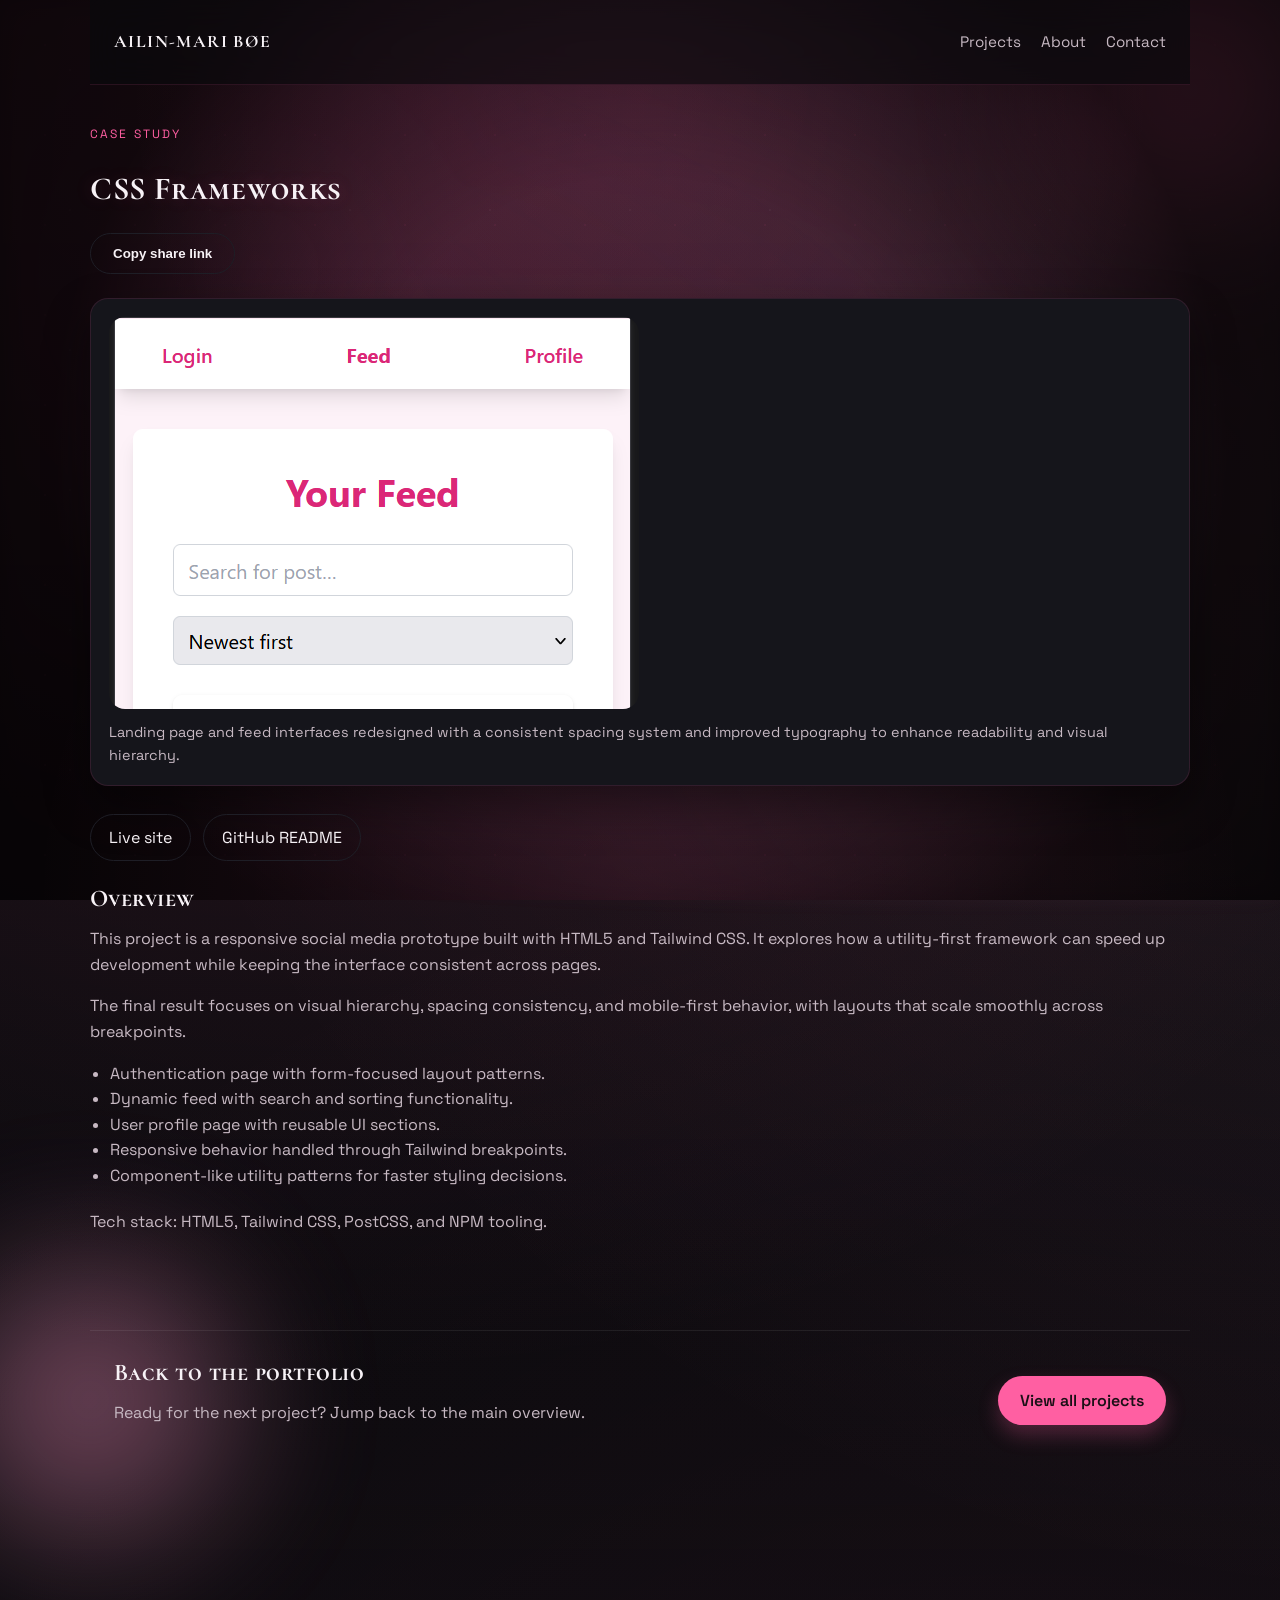
==== projects/css-frameworks.html @ f57ab28d "Forgot to push it... So here comes a all the things I have been working on for the past two weeks" ====
<!doctype html>
<html lang="en">
  <head>
    <meta charset="utf-8" />
    <meta name="viewport" content="width=device-width, initial-scale=1" />
    <title>CSS Frameworks | Portfolio 2</title>
    <meta
      name="description"
      content="Case study for the CSS Frameworks project."
    />
    <link rel="preconnect" href="https://fonts.googleapis.com" />
    <link rel="preconnect" href="https://fonts.gstatic.com" crossorigin />
    <link
      href="https://fonts.googleapis.com/css2?family=Cormorant+Garamond:wght@500;600;700&family=Space+Grotesk:wght@400;500;600&display=swap"
      rel="stylesheet"
    />
    <link rel="stylesheet" href="../css/styles.css" />
  </head>
  <body>
    <div class="bg-orb bg-orb--one" aria-hidden="true"></div>
    <div class="bg-orb bg-orb--two" aria-hidden="true"></div>
    <div class="teleport-flash" aria-hidden="true"></div>

    <header class="site-header">
      <a class="logo" href="../index.html">Ailin-Mari Bøe</a>
      <nav class="site-nav" aria-label="Primary">
        <a href="../index.html#projects">Projects</a>
        <a href="../index.html#about">About</a>
        <a href="../index.html#contact">Contact</a>
      </nav>
    </header>

    <main class="article">
      <header class="article-header">
        <p class="eyebrow">Case study</p>
        <h1>CSS Frameworks</h1>
        <div class="article-actions">
          <button class="btn btn--ghost copy-link" data-copy>
            Copy share link
          </button>
          <span class="copy-status" aria-live="polite"></span>
        </div>
      </header>

      <figure class="article-figure">
        <img
          src="../assets/images/css-frameworks.png"
          alt="Preview of the CSS Frameworks project"
        />
        <figcaption>
          Landing page and feed interfaces redesigned with a consistent spacing
          system and improved typography to enhance readability and visual
          hierarchy.
        </figcaption>
      </figure>

      <section class="article-meta">
        <a
          class="meta-link"
          href="https://cssframework-ailin.netlify.app/"
          target="_blank"
          rel="noreferrer"
          >Live site</a
        >
        <a
          class="meta-link"
          href="https://github.com/AilinMari/framework-ca#readme"
          target="_blank"
          rel="noreferrer"
          >GitHub README</a
        >
      </section>

      <section class="article-content">
        <h2>Overview</h2>
        <p>
          This project is a responsive social media prototype built with HTML5
          and Tailwind CSS. It explores how a utility-first framework can speed
          up development while keeping the interface consistent across pages.
        </p>

        <p>
          The final result focuses on visual hierarchy, spacing consistency, and
          mobile-first behavior, with layouts that scale smoothly across
          breakpoints.
        </p>

        <ul>
          <li>Authentication page with form-focused layout patterns.</li>
          <li>Dynamic feed with search and sorting functionality.</li>
          <li>User profile page with reusable UI sections.</li>
          <li>Responsive behavior handled through Tailwind breakpoints.</li>
          <li>Component-like utility patterns for faster styling decisions.</li>
        </ul>

        <p>Tech stack: HTML5, Tailwind CSS, PostCSS, and NPM tooling.</p>
      </section>
    </main>

    <footer class="site-footer">
      <div>
        <h2>Back to the portfolio</h2>
        <p>Ready for the next project? Jump back to the main overview.</p>
      </div>
      <a class="btn" href="../index.html#projects">View all projects</a>
    </footer>

    <script type="module" src="../js/main.js"></script>
  </body>
</html>
---- css/styles.css ----
:root {
  color-scheme: dark;
  --bg: #0a0a0d;
  --bg-alt: #131318;
  --surface: #15151b;
  --surface-soft: #1e1e26;
  --text: #f7f2f6;
  --text-muted: #c7b9c3;
  --accent: #ff5fa2;
  --accent-deep: #e13b85;
  --ring: rgba(255, 95, 162, 0.4);
  --glow: rgba(255, 95, 162, 0.18);
  --shadow: 0 20px 45px rgba(0, 0, 0, 0.45);
  --radius: 18px;
  --max-width: 1100px;
}

*,
*::before,
*::after {
  box-sizing: border-box;
}

body {
  margin: 0;
  font-family: "Space Grotesk", "Segoe UI", sans-serif;
  background-color: var(--bg);
  background-image:
    radial-gradient(
      circle at 20% 0%,
      rgba(255, 95, 162, 0.18),
      transparent 55%
    ),
    radial-gradient(
      circle at 80% 10%,
      rgba(255, 154, 200, 0.12),
      transparent 60%
    ),
    radial-gradient(
      circle at 50% 100%,
      rgba(255, 95, 162, 0.08),
      transparent 60%
    ),
    linear-gradient(
      180deg,
      rgba(10, 10, 13, 0.4) 0%,
      rgba(10, 10, 13, 0.9) 55%,
      rgba(10, 10, 13, 1) 100%
    );
  background-size:
    140% 140%,
    140% 140%,
    160% 160%,
    100% 100%;
  color: var(--text);
  min-height: 100vh;
  line-height: 1.6;
  position: relative;
  overflow-x: hidden;
}

body::before,
body::after {
  content: "";
  position: fixed;
  inset: 0;
  pointer-events: none;
  z-index: -2;
}

body::before {
  background-image:
    radial-gradient(circle, rgba(255, 95, 162, 0.35) 0.6px, transparent 1px),
    radial-gradient(circle, rgba(255, 247, 252, 0.3) 0.5px, transparent 1px);
  background-size:
    90px 90px,
    140px 140px;
  opacity: 0.2;
}

body::after {
  background:
    radial-gradient(
      circle at 20% 30%,
      rgba(255, 95, 162, 0.18),
      transparent 55%
    ),
    radial-gradient(
      circle at 80% 70%,
      rgba(255, 154, 200, 0.16),
      transparent 60%
    );
  filter: blur(12px);
  opacity: 0.45;
}

main::before {
  content: "";
  position: fixed;
  inset: 0;
  pointer-events: none;
  z-index: -1;
  background:
    radial-gradient(
      circle at 50% 10%,
      rgba(255, 95, 162, 0.08),
      transparent 50%
    ),
    radial-gradient(
      circle at 50% 100%,
      rgba(255, 95, 162, 0.1),
      transparent 55%
    ),
    radial-gradient(circle at 50% 50%, transparent 35%, rgba(0, 0, 0, 0.7) 75%);
  mix-blend-mode: normal;
}

img {
  max-width: 100%;
  display: block;
  border-radius: 16px;
  font-size: 0;
  color: transparent;
}

a {
  color: inherit;
  text-decoration: none;
}

h1,
h2,
h3 {
  font-family: "Cormorant Garamond", "Georgia", serif;
  margin: 0 0 12px;
  line-height: 1.2;
  letter-spacing: 0.02em;
}

h1,
h2 {
  font-variant: small-caps;
}

h1 {
  font-weight: 700;
}

p {
  margin: 0 0 16px;
  color: var(--text-muted);
}

ul {
  margin: 0;
  padding-left: 20px;
  color: var(--text-muted);
}

.bg-orb {
  position: absolute;
  width: 420px;
  height: 420px;
  border-radius: 50%;
  filter: blur(60px);
  opacity: 0.5;
  z-index: -1;
  animation: orbFloat 16s ease-in-out infinite;
}

.bg-orb--one {
  top: -120px;
  right: -120px;
  background: radial-gradient(circle, #ff5fa2 0%, rgba(255, 95, 162, 0) 65%);
  animation-delay: -2s;
}

.bg-orb--two {
  bottom: -140px;
  left: -120px;
  background: radial-gradient(circle, #ff9ac8 0%, rgba(255, 154, 200, 0) 70%);
  animation-delay: -5s;
}

.site-header,
.site-footer {
  max-width: var(--max-width);
  margin: 0 auto;
  padding: 28px 24px;
  display: flex;
  align-items: center;
  justify-content: space-between;
  gap: 24px;
}

.site-header {
  position: sticky;
  top: 0;
  backdrop-filter: blur(16px);
  background: rgba(10, 10, 13, 0.65);
  border-bottom: 1px solid rgba(255, 95, 162, 0.12);
  z-index: 10;
}

.logo {
  font-size: 1.1rem;
  font-weight: 700;
  letter-spacing: 0.08em;
  text-transform: uppercase;
  font-family: "Cormorant Garamond", "Georgia", serif;
}

.site-nav {
  display: flex;
  gap: 20px;
  font-size: 0.95rem;
}

.site-nav a {
  color: var(--text-muted);
  transition: color 0.2s ease;
}

.site-nav a:hover,
.site-nav a:focus-visible {
  color: var(--text);
}

main {
  max-width: var(--max-width);
  margin: 0 auto;
  padding: 0 24px 80px;
}

.hero {
  display: grid;
  grid-template-columns: repeat(auto-fit, minmax(260px, 1fr));
  gap: 32px;
  padding: 40px 0 80px;
  align-items: center;
  position: relative;
}

.hero-text h1 {
  text-shadow: 0 0 24px var(--glow);
}

.eyebrow {
  text-transform: uppercase;
  letter-spacing: 0.18em;
  font-size: 0.75rem;
  color: var(--accent);
  margin-bottom: 14px;
}

.lead {
  font-size: 1.1rem;
  color: var(--text);
  max-width: 520px;
}

.hero-actions {
  display: flex;
  gap: 16px;
  flex-wrap: wrap;
  margin-top: 18px;
}

.btn {
  display: inline-flex;
  align-items: center;
  justify-content: center;
  padding: 12px 22px;
  border-radius: 999px;
  background: var(--accent);
  color: #1a0f15;
  font-weight: 600;
  border: none;
  cursor: pointer;
  transition:
    transform 0.2s ease,
    box-shadow 0.2s ease;
  box-shadow: 0 10px 20px rgba(255, 95, 162, 0.25);
  position: relative;
  overflow: hidden;
}

.btn:hover,
.btn:focus-visible {
  transform: translateY(-2px);
  box-shadow: 0 16px 24px rgba(255, 95, 162, 0.35);
}

.btn::after {
  content: "";
  position: absolute;
  inset: 0;
  background: linear-gradient(
    120deg,
    transparent,
    rgba(255, 255, 255, 0.35),
    transparent
  );
  transform: translateX(-120%);
  transition: transform 0.5s ease;
}

.btn:hover::after,
.btn:focus-visible::after {
  transform: translateX(120%);
}

.btn--ghost {
  background: transparent;
  color: var(--text);
  border: 1px solid var(--surface-soft);
  box-shadow: none;
}

.hero-panel {
  background: var(--surface);
  border-radius: var(--radius);
  padding: 28px;
  box-shadow: var(--shadow);
  animation: floatIn 0.8s ease;
  transform: rotate(-1.5deg);
  border: 1px solid rgba(255, 95, 162, 0.2);
  display: grid;
  gap: 20px;
}

.hero-panel__card h2 {
  font-size: 1.4rem;
  margin-bottom: 14px;
}

.hero-panel__card {
  transform: rotate(1.5deg);
}

.hero-portrait {
  margin: 0;
  background: var(--surface-soft);
  padding: 14px;
  border-radius: 16px;
  border: 1px solid rgba(255, 95, 162, 0.2);
  box-shadow: var(--shadow);
  position: relative;
  z-index: 2;
  max-width: 240px;
}

.hero-portrait img {
  border-radius: 12px;
  height: 260px;
  object-fit: cover;
  width: 100%;
}

.hero-portrait figcaption {
  margin-top: 10px;
  font-size: 0.9rem;
  color: var(--text-muted);
}

.section {
  padding: 40px 0 60px;
}

.section-title {
  margin-bottom: 28px;
  position: relative;
}

.section-title::after {
  content: "";
  display: block;
  width: 120px;
  height: 2px;
  margin-top: 12px;
  background: linear-gradient(90deg, var(--accent), transparent);
  box-shadow: 0 0 20px var(--glow);
}

.card-grid {
  display: grid;
  grid-template-columns: repeat(auto-fit, minmax(240px, 1fr));
  gap: 24px;
}

.card {
  background: var(--surface);
  border-radius: var(--radius);
  overflow: hidden;
  box-shadow: var(--shadow);
  display: flex;
  flex-direction: column;
  min-height: 100%;
  transition:
    transform 0.2s ease,
    border-color 0.2s ease,
    box-shadow 0.2s ease;
  border: 1px solid transparent;
  animation: fadeUp 0.7s ease;
  position: relative;
  transform: translateY(var(--card-lift, 0));
}

.card img {
  aspect-ratio: 16 / 9;
  object-fit: cover;
  width: 100%;
  background:
    radial-gradient(
      circle at 30% 20%,
      rgba(255, 95, 162, 0.2),
      transparent 55%
    ),
    linear-gradient(180deg, rgba(16, 16, 22, 0.9), rgba(6, 6, 10, 0.95));
}

.card:hover,
.card:focus-visible {
  transform: translateY(calc(var(--card-lift, 0) - 6px));
  border-color: var(--accent);
  box-shadow:
    0 22px 40px rgba(0, 0, 0, 0.55),
    0 0 32px var(--glow);
}

.card::before {
  content: "";
  position: absolute;
  inset: 0;
  background: linear-gradient(
    150deg,
    rgba(255, 95, 162, 0.15),
    transparent 55%
  );
  opacity: 0;
  transition: opacity 0.3s ease;
}

.card::after {
  content: "";
  position: absolute;
  inset: 12px;
  border-radius: 14px;
  border: 1px dashed rgba(255, 95, 162, 0.4);
  opacity: 0;
  transition: opacity 0.3s ease;
  pointer-events: none;
}

.card:hover::before,
.card:focus-visible::before,
.card:hover::after,
.card:focus-visible::after {
  opacity: 1;
}

.card-body {
  padding: 20px;
}

.card-body h3 {
  margin-bottom: 10px;
}

.card-cta {
  display: inline-flex;
  align-items: center;
  gap: 8px;
  font-weight: 600;
  color: var(--accent);
}

.about-grid {
  display: grid;
  grid-template-columns: repeat(auto-fit, minmax(220px, 1fr));
  gap: 24px;
}

.about-grid h3 {
  margin-bottom: 10px;
}

.site-footer {
  border-top: 1px solid rgba(255, 255, 255, 0.08);
}

.article {
  padding: 20px 0 80px;
  position: relative;
}

.article-header {
  display: flex;
  flex-direction: column;
  gap: 12px;
  padding: 20px 0 24px;
}

.article-header h1 {
  text-shadow: 0 0 18px var(--glow);
}

.article-actions {
  display: flex;
  align-items: center;
  gap: 16px;
}

.copy-status {
  font-size: 0.9rem;
  color: var(--text-muted);
}

.article-figure {
  margin: 0 0 28px;
  background: var(--surface);
  padding: 18px;
  border-radius: var(--radius);
  box-shadow: var(--shadow);
  border: 1px solid rgba(255, 95, 162, 0.12);
}

.article-figure figcaption {
  color: var(--text-muted);
  font-size: 0.9rem;
  margin-top: 12px;
}

.article-meta {
  display: flex;
  flex-wrap: wrap;
  gap: 12px;
  margin-bottom: 24px;
}

.meta-link {
  padding: 10px 18px;
  border-radius: 999px;
  border: 1px solid var(--surface-soft);
  color: var(--text);
  transition:
    border-color 0.2s ease,
    color 0.2s ease;
}

.meta-link:hover,
.meta-link:focus-visible {
  border-color: var(--accent);
  color: var(--accent);
}

.article-content ul {
  margin: 0 0 20px;
}

body {
  transition:
    opacity 0.25s ease,
    transform 0.25s ease;
}

body.page-transition-out {
  opacity: 0;
  transform: scale(0.98);
  filter: blur(1px);
}

body.page-transition-in {
  animation: teleportIn 0.35s ease;
}

.teleport-flash {
  position: fixed;
  inset: 0;
  pointer-events: none;
  background: radial-gradient(
    circle at 50% 50%,
    rgba(255, 95, 162, 0.7),
    rgba(10, 10, 13, 0) 60%
  );
  opacity: 0;
  transform: scale(0.6);
  transition:
    opacity 0.25s ease,
    transform 0.25s ease;
  z-index: 20;
  mix-blend-mode: screen;
}

body.page-transition-out .teleport-flash {
  opacity: 1;
  transform: scale(1.2);
}

@keyframes fadeUp {
  from {
    opacity: 0;
    transform: translateY(18px);
  }
  to {
    opacity: 1;
    transform: translateY(0);
  }
}

@keyframes orbFloat {
  0%,
  100% {
    transform: translateY(0);
  }
  50% {
    transform: translateY(20px);
  }
}

@keyframes teleportIn {
  0% {
    opacity: 0;
    transform: scale(1.01);
  }
  100% {
    opacity: 1;
    transform: scale(1);
  }
}

@keyframes floatIn {
  from {
    opacity: 0;
    transform: translateY(24px);
  }
  to {
    opacity: 1;
    transform: translateY(0);
  }
}

@media (max-width: 768px) {
  .site-header,
  .site-footer {
    flex-direction: column;
    align-items: flex-start;
  }

  .article-actions {
    flex-direction: column;
    align-items: flex-start;
  }

  .hero-portrait--float {
    position: static;
    width: 100%;
    transform: none;
  }
}

@media (min-width: 900px) {
  .card:nth-child(2) {
    --card-lift: 16px;
  }

  .card:nth-child(3) {
    --card-lift: -12px;
  }
}
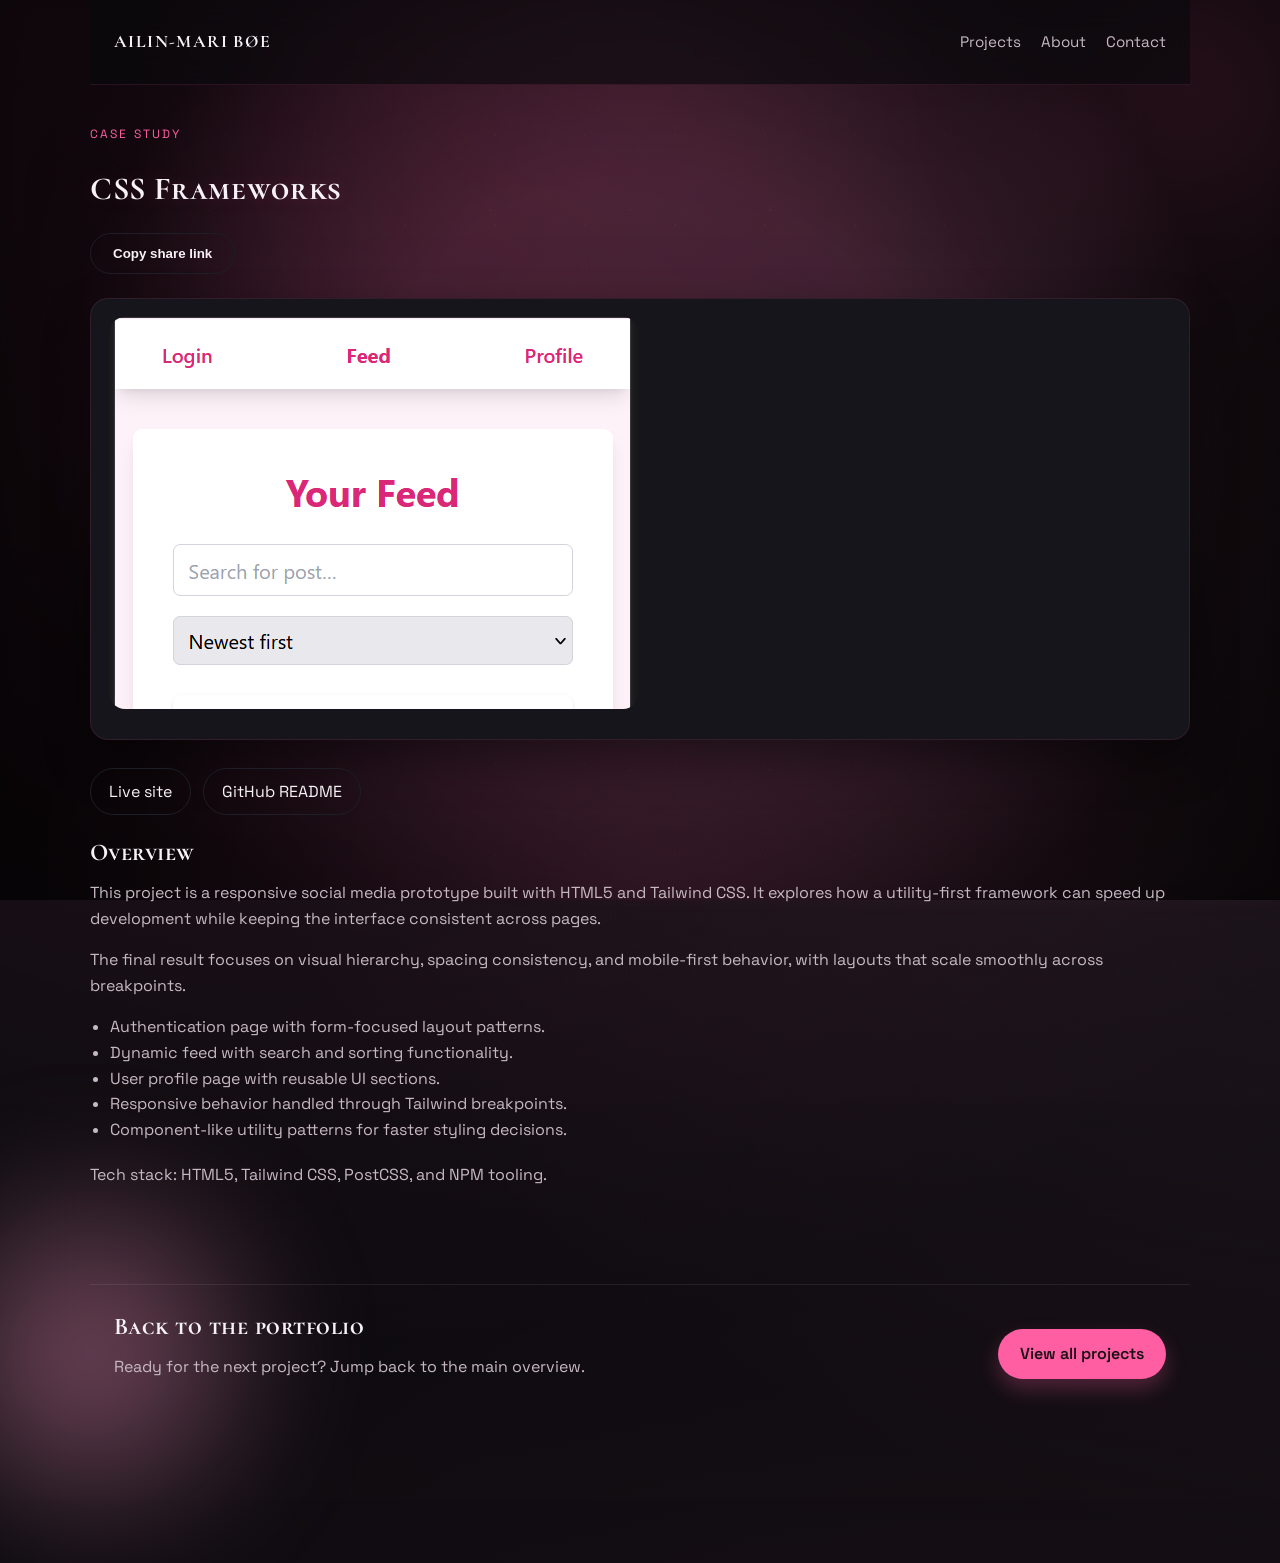
==== commit 46bd70cf: "reoved some placeholder text" ====
--- a/projects/css-frameworks.html
+++ b/projects/css-frameworks.html
@@ -48,9 +48,9 @@
           alt="Preview of the CSS Frameworks project"
         />
         <figcaption>
-          Landing page and feed interfaces redesigned with a consistent spacing
+          <!-- Landing page and feed interfaces redesigned with a consistent spacing
           system and improved typography to enhance readability and visual
-          hierarchy.
+          hierarchy. -->
         </figcaption>
       </figure>
 
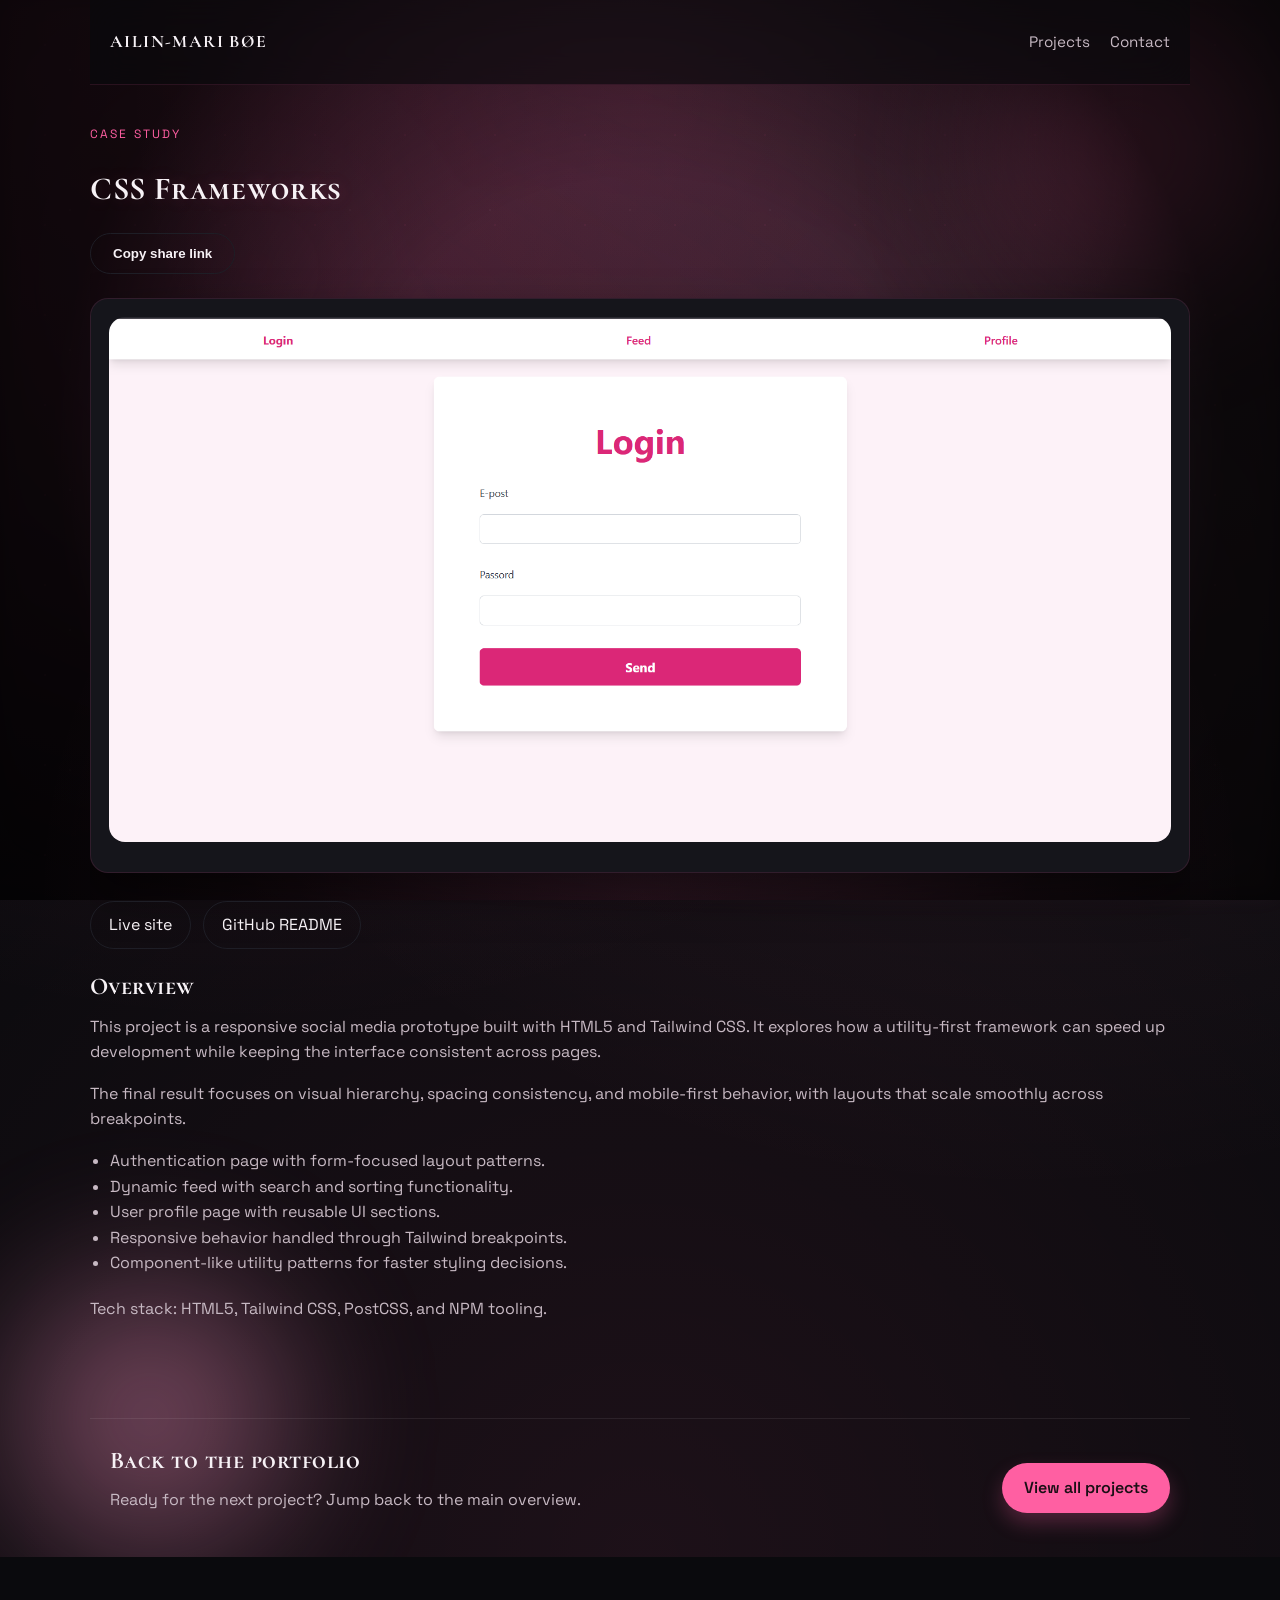
==== commit ed3735d5: "Removed the #about, because I moved the personal introduction up to the hero section at one pint and" ====
--- a/projects/css-frameworks.html
+++ b/projects/css-frameworks.html
@@ -25,7 +25,6 @@
       <a class="logo" href="../index.html">Ailin-Mari Bøe</a>
       <nav class="site-nav" aria-label="Primary">
         <a href="../index.html#projects">Projects</a>
-        <a href="../index.html#about">About</a>
         <a href="../index.html#contact">Contact</a>
       </nav>
     </header>
--- a/css/styles.css
+++ b/css/styles.css
@@ -19,6 +19,10 @@
 *::before,
 *::after {
   box-sizing: border-box;
+}
+
+html {
+  overflow-x: hidden;
 }
 
 body {
@@ -48,15 +52,17 @@
       rgba(10, 10, 13, 1) 100%
     );
   background-size:
-    140% 140%,
-    140% 140%,
-    160% 160%,
+    100% 100%,
+    100% 100%,
+    100% 100%,
     100% 100%;
   color: var(--text);
   min-height: 100vh;
   line-height: 1.6;
   position: relative;
   overflow-x: hidden;
+  width: 100%;
+  max-width: 100vw;
 }
 
 body::before,
@@ -159,8 +165,8 @@
 
 .bg-orb {
   position: absolute;
-  width: 420px;
-  height: 420px;
+  width: min(420px, 80vw);
+  height: min(420px, 80vw);
   border-radius: 50%;
   filter: blur(60px);
   opacity: 0.5;
@@ -169,15 +175,15 @@
 }
 
 .bg-orb--one {
-  top: -120px;
-  right: -120px;
+  top: -60px;
+  right: -60px;
   background: radial-gradient(circle, #ff5fa2 0%, rgba(255, 95, 162, 0) 65%);
   animation-delay: -2s;
 }
 
 .bg-orb--two {
-  bottom: -140px;
-  left: -120px;
+  bottom: -70px;
+  left: -60px;
   background: radial-gradient(circle, #ff9ac8 0%, rgba(255, 154, 200, 0) 70%);
   animation-delay: -5s;
 }
@@ -186,11 +192,12 @@
 .site-footer {
   max-width: var(--max-width);
   margin: 0 auto;
-  padding: 28px 24px;
+  padding: 28px 20px;
   display: flex;
   align-items: center;
   justify-content: space-between;
   gap: 24px;
+  width: 100%;
 }
 
 .site-header {
@@ -229,16 +236,19 @@
 main {
   max-width: var(--max-width);
   margin: 0 auto;
-  padding: 0 24px 80px;
+  padding: 0 20px 80px;
+  width: 100%;
+  overflow-x: hidden;
 }
 
 .hero {
   display: grid;
-  grid-template-columns: repeat(auto-fit, minmax(260px, 1fr));
+  grid-template-columns: repeat(auto-fit, minmax(min(260px, 100%), 1fr));
   gap: 32px;
   padding: 40px 0 80px;
   align-items: center;
   position: relative;
+  width: 100%;
 }
 
 .hero-text h1 {
@@ -384,8 +394,9 @@
 
 .card-grid {
   display: grid;
-  grid-template-columns: repeat(auto-fit, minmax(240px, 1fr));
+  grid-template-columns: repeat(auto-fit, minmax(min(240px, 100%), 1fr));
   gap: 24px;
+  width: 100%;
 }
 
 .card {
@@ -477,8 +488,9 @@
 
 .about-grid {
   display: grid;
-  grid-template-columns: repeat(auto-fit, minmax(220px, 1fr));
+  grid-template-columns: repeat(auto-fit, minmax(min(220px, 100%), 1fr));
   gap: 24px;
+  width: 100%;
 }
 
 .about-grid h3 {
@@ -645,6 +657,16 @@
   .site-footer {
     flex-direction: column;
     align-items: flex-start;
+    padding: 20px 16px;
+  }
+
+  main {
+    padding: 0 16px 60px;
+  }
+
+  .hero {
+    gap: 24px;
+    padding: 30px 0 60px;
   }
 
   .article-actions {
@@ -657,6 +679,14 @@
     width: 100%;
     transform: none;
   }
+
+  .hero-portrait {
+    max-width: 100%;
+  }
+
+  .card-grid {
+    gap: 20px;
+  }
 }
 
 @media (min-width: 900px) {
